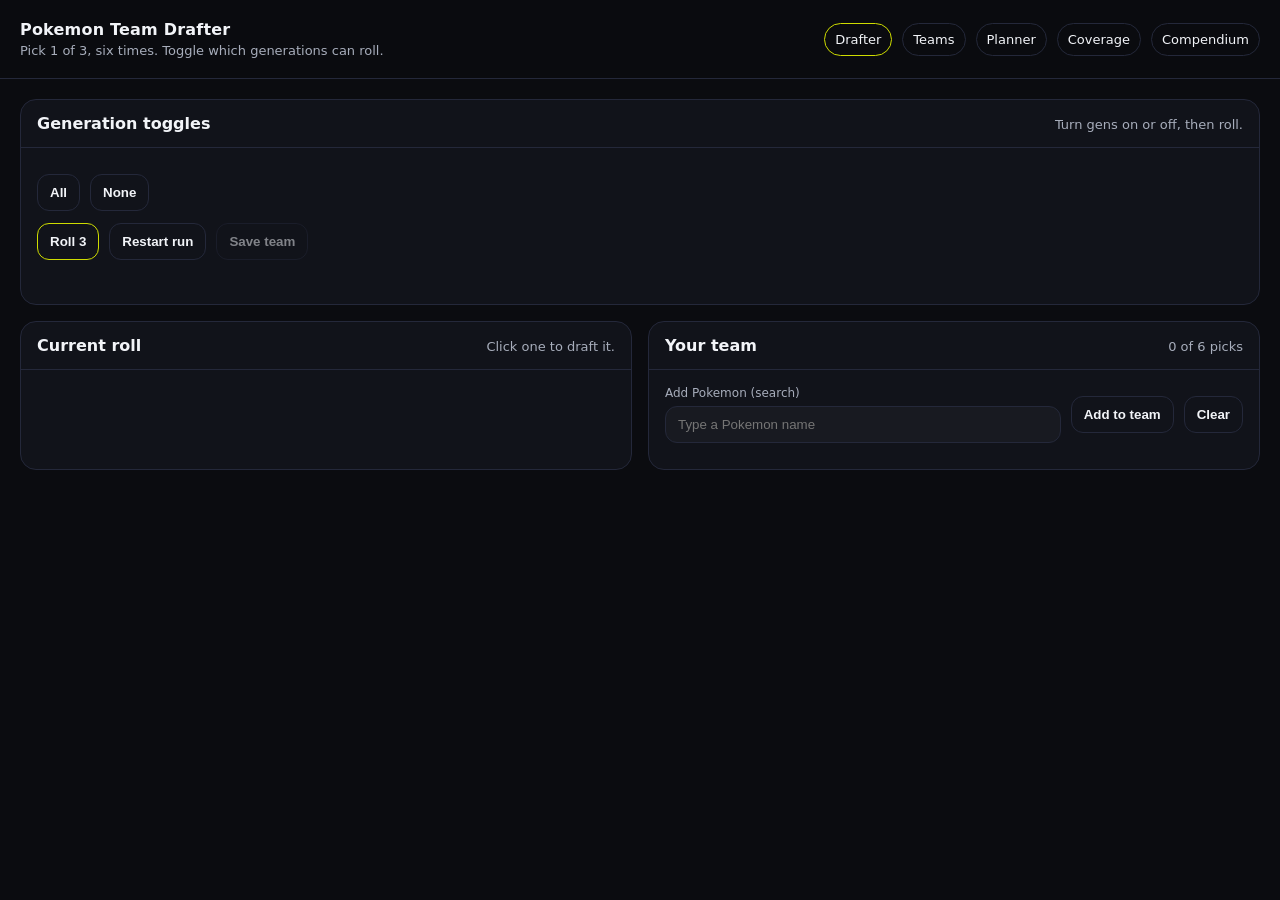
==== index.html @ e71ec5cd "Add files via upload" ====
<!doctype html>
<html lang="en">
<head>
  <meta charset="utf-8">
  <meta name="viewport" content="width=device-width,initial-scale=1">
  <title>Pokemon Team Drafter</title>
  <link rel="stylesheet" href="styles.css">
</head>
<body>
  <header class="topbar">
    <div class="wrap topbarInner">
      <div>
        <div class="title">Pokemon Team Drafter</div>
        <div class="subtitle">Pick 1 of 3, six times. Toggle which generations can roll.</div>
      </div>
      <nav class="nav">
        <a class="navLink" href="index.html" aria-current="page">Drafter</a>
        <a class="navLink" href="teams.html">Teams</a>
        <a class="navLink" href="planner.html">Planner</a>
        <a class="navLink" href="coverage.html">Coverage</a>
        <a class="navLink" href="compendium.html">Compendium</a>
      </nav>
    </div>
  </header>

  <main class="wrap">
    <section class="card">
      <div class="cardHeader">
        <div class="sectionTitle">Generation toggles</div>
        <div class="muted small">Turn gens on or off, then roll.</div>
      </div>
      <div class="cardBody">
        <div class="row gap wrapRow">
          <div id="genToggles" class="genGrid"></div>
          <div class="row gap wrapRow">
            <button id="allGensBtn" class="btn">All</button>
            <button id="noneGensBtn" class="btn">None</button>
          </div>
        </div>

        <div class="row gap topPad wrapRow">
          <button id="rollBtn" class="btn primary">Roll 3</button>
          <button id="restartBtn" class="btn">Restart run</button>
          <button id="saveBtn" class="btn" disabled>Save team</button>
        </div>

        <div id="status" class="status"></div>
      </div>
    </section>

    <section class="grid2">
      
      <section class="card">
        <div class="cardHeader">
          <div class="sectionTitle">Current roll</div>
          <div class="muted small">Click one to draft it.</div>
        </div>
        <div class="cardBody">
          <div id="choices" class="choices"></div>
        </div>
      </section>

      <section class="card">
        <div class="cardHeader">
          <div class="sectionTitle">Your team</div>
          <div class="muted small"><span id="pickCount">0</span> of 6 picks</div>
        </div>
        <div class="cardBody">
          <div class="row gap wrapRow" style="margin-bottom:10px">
            <label class="field" style="min-width:260px;flex:1 1 auto">
              <span class="label">Add Pokemon (search)</span>
              <input id="manualAddInput" class="input" list="pokemonDatalist" placeholder="Type a Pokemon name">
            </label>
            <div class="row gap" style="align-items:flex-end">
              <button id="manualAddBtn" class="btn">Add to team</button>
              <button id="manualClearBtn" class="btn">Clear</button>
            </div>
          </div>
          <datalist id="pokemonDatalist"></datalist>
          <div id="teamSlots" class="teamSlots"></div>
        </div>
      </section>

    </section>
  </main>

  <script src="app.js"></script>
  <script>window.PTD.initDrafter();</script>
</body>
</html>
---- styles.css ----
:root{
  --bg:#0b0c10;
  --card:#11131a;
  --fg:#f2f4f8;
  --mut:#a7adbb;
  --bd:#24283a;
  --ac:#cedc00;
  --r:16px;
}

*{box-sizing:border-box}
body{
  margin:0;
  font-family:system-ui,-apple-system,Segoe UI,Roboto,Inter,Arial,sans-serif;
  background:var(--bg);
  color:var(--fg);
}

.wrap{max-width:1480px;margin:0 auto;padding:20px}

.topbar{position:sticky;top:0;background:rgba(11,12,16,.86);backdrop-filter:blur(10px);border-bottom:1px solid var(--bd);z-index:10}
.topbarInner{display:flex;align-items:center;justify-content:space-between;gap:16px}
.title{font-weight:800;letter-spacing:.2px}
.subtitle{color:var(--mut);font-size:13px;margin-top:4px}
.nav{display:flex;gap:10px;flex-wrap:wrap}
.navLink{color:var(--fg);text-decoration:none;border:1px solid var(--bd);padding:8px 10px;border-radius:999px;font-size:13px}
.navLink[aria-current="page"]{border-color:var(--ac)}

.card{background:var(--card);border:1px solid var(--bd);border-radius:var(--r);overflow:hidden}
.cardHeader{padding:14px 16px;border-bottom:1px solid var(--bd);display:flex;align-items:baseline;justify-content:space-between;gap:10px;flex-wrap:wrap}
.cardBody{padding:16px}
.sectionTitle{font-weight:750}
.muted{color:var(--mut)}
.small{font-size:13px}

.grid2{display:grid;grid-template-columns:1fr 1fr;gap:16px;margin-top:16px}
@media (max-width: 1100px){.grid2{grid-template-columns:1fr}}

.row{display:flex;align-items:center}
.gap{gap:10px}
.wrapRow{flex-wrap:wrap}
.grow{flex:1}
.topPad{margin-top:12px}

.btn{
  appearance:none;
  border:1px solid var(--bd);
  background:transparent;
  color:var(--fg);
  padding:10px 12px;
  border-radius:12px;
  cursor:pointer;
  font-weight:650;
}
.btn.primary{border-color:var(--ac)}
.btn:disabled{opacity:.5;cursor:not-allowed}

.status{margin-top:10px;color:var(--mut);font-size:13px;min-height:18px}

.genGrid{display:grid;grid-template-columns:repeat(9, minmax(120px, 1fr));gap:10px}
@media (max-width: 1100px){.genGrid{grid-template-columns:repeat(3, minmax(0, 1fr))}}
.genToggle{
  border:1px solid var(--bd);
  border-radius:12px;
  padding:10px 10px;
  display:flex;
  align-items:center;
  justify-content:space-between;
  gap:10px;
}
.genToggle input{transform:scale(1.05)}
.genToggle.on{border-color:rgba(206,220,0,.5);background:rgba(206,220,0,.08)}

.choices{display:grid;grid-template-columns:repeat(3, minmax(0, 1fr));gap:12px}
@media (max-width: 1100px){.choices{grid-template-columns:1fr}}
.choice{
  border:1px solid var(--bd);
  border-radius:14px;
  padding:14px;
  cursor:pointer;
}
.choiceTop{display:flex;align-items:center;gap:14px;align-items:flex-start}
.choiceText{min-width:0}
.sprite{width:72px;height:72px;image-rendering:pixelated;flex:0 0 auto}
.choiceName{font-weight:850;font-size:18px;line-height:1.15;white-space:normal;word-break:keep-all;overflow-wrap:normal;hyphens:none;}
.choiceMeta{color:var(--mut);font-size:12px;margin-top:4px}

.teamSlots{display:grid;grid-template-columns:repeat(2, minmax(0, 1fr));gap:10px;width:100%;min-width:0}
@media (max-width: 900px){.teamSlots{grid-template-columns:1fr}}
.slot{
  border:1px dashed var(--bd);
  border-radius:14px;
  padding:12px;
  display:flex;
  align-items:center;
  gap:12px;
  min-height:78px;
  position:relative;
}
.slot.filled{border-style:solid}
.slot.active{border-color:rgba(206,220,0,.75);box-shadow:0 0 0 3px rgba(206,220,0,.10) inset}
.slotText{min-width:0}
.slotName{font-weight:800;line-height:1.15;white-space:normal;word-break:keep-all;overflow-wrap:normal;hyphens:none;}
.slotSub{color:var(--mut);font-size:12px;margin-top:3px}
.slotActions{margin-left:auto;display:flex;gap:8px;align-items:center}
.iconBtn{border:1px solid var(--bd);background:rgba(255,255,255,.03);color:var(--fg);border-radius:10px;padding:8px 10px;cursor:pointer;font-size:12px;line-height:1}
.iconBtn:hover{border-color:rgba(206,220,0,.6)}

.teamsList{display:grid;gap:10px}
.teamCard{border:1px solid var(--bd);border-radius:14px;padding:12px;display:flex;align-items:center;justify-content:space-between;gap:12px;flex-wrap:wrap}
.teamCardLeft{display:flex;flex-direction:column;gap:6px}
.teamRow{display:flex;gap:8px;flex-wrap:wrap;align-items:center}
.miniSprite{width:36px;height:36px;image-rendering:pixelated;border:1px solid var(--bd);border-radius:10px;background:rgba(255,255,255,.04)}
.badge{border:1px solid var(--bd);border-radius:999px;padding:6px 10px;font-size:12px;color:var(--mut)}

.field{display:flex;flex-direction:column;gap:6px;min-width:240px}
.label{font-size:12px;color:var(--mut)}
.input{
  border:1px solid var(--bd);
  background:rgba(255,255,255,.03);
  color:var(--fg);
  padding:10px 12px;
  border-radius:12px;
  outline:none;
}
.input:focus{border-color:rgba(206,220,0,.6)}

select.input option{color:#000}

.pill{border:1px solid var(--bd);border-radius:999px;padding:6px 10px;font-size:12px;color:var(--mut)}

.plannerGrid{display:grid;grid-template-columns:repeat(2, minmax(0, 1fr));gap:16px;margin-top:16px}
@media (max-width: 1100px){.plannerGrid{grid-template-columns:1fr}}
.monCard{background:var(--card);border:1px solid var(--bd);border-radius:var(--r);overflow:hidden}
.monHead{padding:14px 16px;border-bottom:1px solid var(--bd);display:flex;align-items:center;justify-content:space-between;gap:12px;flex-wrap:wrap}
.monHeadLeft{display:flex;align-items:center;gap:12px}
.monName{font-weight:850}
.monMeta{color:var(--mut);font-size:12px;margin-top:2px}
.monBody{padding:16px;display:grid;gap:12px}
.cols2{display:grid;grid-template-columns:1fr 1fr;gap:10px}
@media (max-width: 520px){.cols2{grid-template-columns:1fr}}
.statGrid{display:grid;grid-template-columns:repeat(3, minmax(0, 1fr));gap:10px}
@media (max-width: 520px){.statGrid{grid-template-columns:repeat(2, minmax(0, 1fr))}}
.note{min-height:76px;resize:vertical}
.hr{height:1px;background:var(--bd);margin:4px 0}

.segmented{display:flex;border:1px solid var(--bd);border-radius:14px;overflow:hidden}
.segBtn{background:transparent;color:var(--fg);border:0;padding:10px 14px;font-weight:700;cursor:pointer}
.segBtn.on{background:rgba(206,220,0,.16);color:var(--fg)}
.compGrid{align-items:stretch}
.compGrid{display:grid;grid-template-columns:minmax(320px, 420px) 1fr;gap:12px;width:100%}
@media (max-width: 900px){.compGrid{grid-template-columns:1fr}}
.compList{border:1px solid var(--bd);border-radius:14px;overflow:auto;max-height:70vh}
.compItem{padding:10px 12px;border-bottom:1px solid var(--bd);cursor:pointer}
.compItem:last-child{border-bottom:0}
.compItem:hover{background:rgba(255,255,255,.04)}
.compItem.on{background:rgba(206,220,0,.12)}
.compDetail{border:1px solid var(--bd);border-radius:14px;padding:12px;min-height:200px}
.compDetail h3{margin:0 0 8px 0;font-size:18px}
.kv{display:grid;grid-template-columns:160px 1fr;gap:6px 12px}
.kv div{padding:2px 0}
.kv .k{color:var(--mut);font-size:12px}
.kv .v{color:var(--fg)}

.covGrid{display:grid;grid-template-columns:1fr 1fr;gap:14px}
@media (max-width: 900px){.covGrid{grid-template-columns:1fr}}
.typeGrid{display:grid;grid-template-columns:repeat(4,minmax(0,1fr));gap:10px}
@media (max-width: 900px){.typeGrid{grid-template-columns:repeat(2,minmax(0,1fr));gap:10px}}
.typeCell{border:1px solid var(--bd);border-radius:12px;padding:6px 8px;display:flex;justify-content:space-between;gap:8px;font-size:12px;min-width:0}
.typeName{font-weight:700;min-width:0}
.typeMult{color:var(--mut);white-space:nowrap}

.typeCell.x4{border-color:#a61c00}
.typeCell.x2{border-color:#e69138}
.typeCell.x1{border-color:var(--bd)}
.typeCell.x05{border-color:#6aa84f}
.typeCell.x025{border-color:#3d85c6}
.typeCell.x0{border-color:#999}


/* coverage layout overrides */
.typeCell{padding:10px 12px;font-size:13px;line-height:1.15;min-height:44px;align-items:center}
.typeName{font-size:13px}
.typeMult{font-size:13px}


.monDetails{border:1px solid var(--bd);border-radius:14px;overflow:hidden;}
.monDetails[open]{box-shadow:0 6px 16px rgba(0,0,0,.05)}
.monSummary{list-style:none;cursor:pointer;padding:12px 14px;font-weight:600;background:var(--card);border-bottom:1px solid var(--bd);display:flex;align-items:center;justify-content:space-between;gap:12px}
.monSumName{margin-right:12px}
.monSummary::-webkit-details-marker{display:none}
.monSummary::after{content:'▾';margin-left:auto;opacity:.6}
.monDetails:not([open]) .monSummary{border-bottom:none}
.monDetails:not([open]) .monSummary::after{content:'▸'}
.monDetails .monBody{padding:14px}

.covGrid.roomy{gap:18px}
.typeGrid.roomy{grid-template-columns:repeat(auto-fit,minmax(150px,1fr));gap:12px}
.typeCell{min-height:44px;flex-direction:column;align-items:flex-start;justify-content:center}
.typeMult{white-space:normal}

.typeChartWrap{overflow:auto}
.typeChart{display:grid;grid-template-columns:88px repeat(18, minmax(44px, 1fr));gap:6px;min-width:980px}
.tcCorner{position:sticky;left:0;z-index:3;background:var(--card);border:1px solid var(--bd);border-radius:10px}
.tcHead{position:sticky;top:0;z-index:2;background:var(--card);border:1px solid var(--bd);border-radius:10px;padding:8px 10px;text-align:center;font-weight:700;white-space:nowrap}
.tcSide{position:sticky;left:0;z-index:1;background:var(--card);border:1px solid var(--bd);border-radius:10px;padding:8px 10px;text-align:center;font-weight:700;white-space:nowrap}
.tcCell{border:1px solid var(--bd);border-radius:10px;padding:8px 10px;text-align:center;white-space:nowrap;background:rgba(255,255,255,.06)}
.tcCell.x0{opacity:.55}

.tcCell.x025{background:rgba(88,130,255,.16);border-color:rgba(88,130,255,.55)}
.tcCell.x05{background:rgba(88,130,255,.10);border-color:rgba(88,130,255,.40)}
.tcCell.x2{background:rgba(255,170,0,.14);border-color:rgba(255,170,0,.55)}
.tcCell.x4{background:rgba(255,100,100,.18);border-color:rgba(255,100,100,.60)}

.tcCell.x2{font-weight:700}
.tcCell.x05{opacity:.85}
.tcCell.x1{}


.typeMult .wr,.typeMult .rr{display:inline-block}
.typeMult .wr.hiW{font-weight:800;background:rgba(255,100,100,.18);border:1px solid rgba(255,100,100,.60);padding:2px 6px;border-radius:999px}
.typeMult .rr.hiR{font-weight:800;background:rgba(88,130,255,.16);border:1px solid rgba(88,130,255,.55);padding:2px 6px;border-radius:999px}


@media (max-width:720px){
  .topbarInner{align-items:flex-start}
  .subtitle{display:none}
  .nav{flex-wrap:nowrap;overflow-x:auto;gap:8px;padding-bottom:6px}
  .navLink{white-space:nowrap;font-size:12px;padding:7px 9px}

  .typeChart{grid-template-columns:96px repeat(18, minmax(84px, 1fr));min-width:1680px}
}



@media (max-width:720px){
  .typeChart{grid-template-columns:96px repeat(18, minmax(92px, 1fr));min-width:1900px}
  .tcHead,.tcSide{padding:10px 12px;font-size:13px}
  .tcCell{padding:10px 12px;font-size:13px}
}
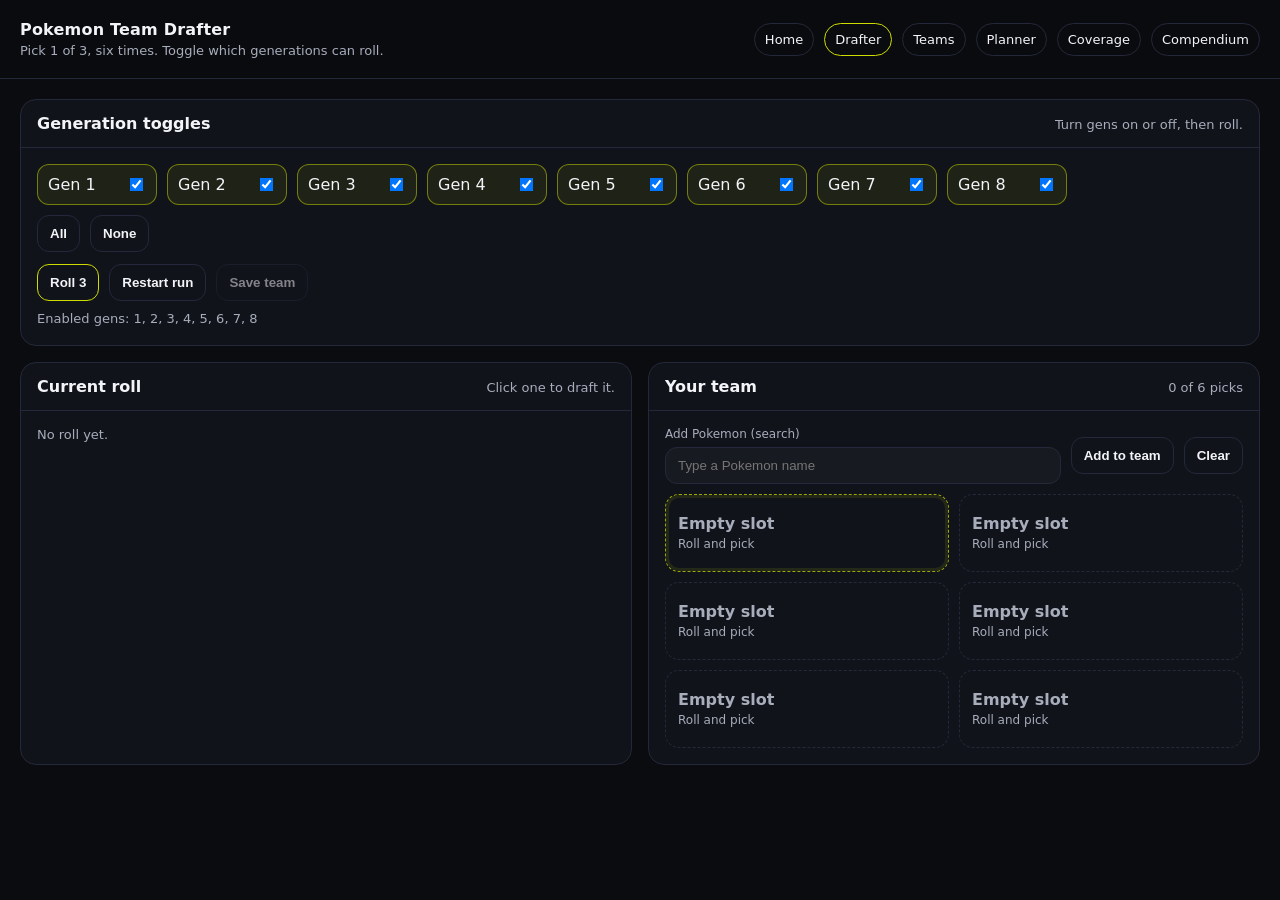
==== commit 3a3fc5f3: "Add Home link to navigation in index.html" ====
--- a/index.html
+++ b/index.html
@@ -14,6 +14,7 @@
         <div class="subtitle">Pick 1 of 3, six times. Toggle which generations can roll.</div>
       </div>
       <nav class="nav">
+        <a class="navLink" href="home.html">Home</a>
         <a class="navLink" href="index.html" aria-current="page">Drafter</a>
         <a class="navLink" href="teams.html">Teams</a>
         <a class="navLink" href="planner.html">Planner</a>
